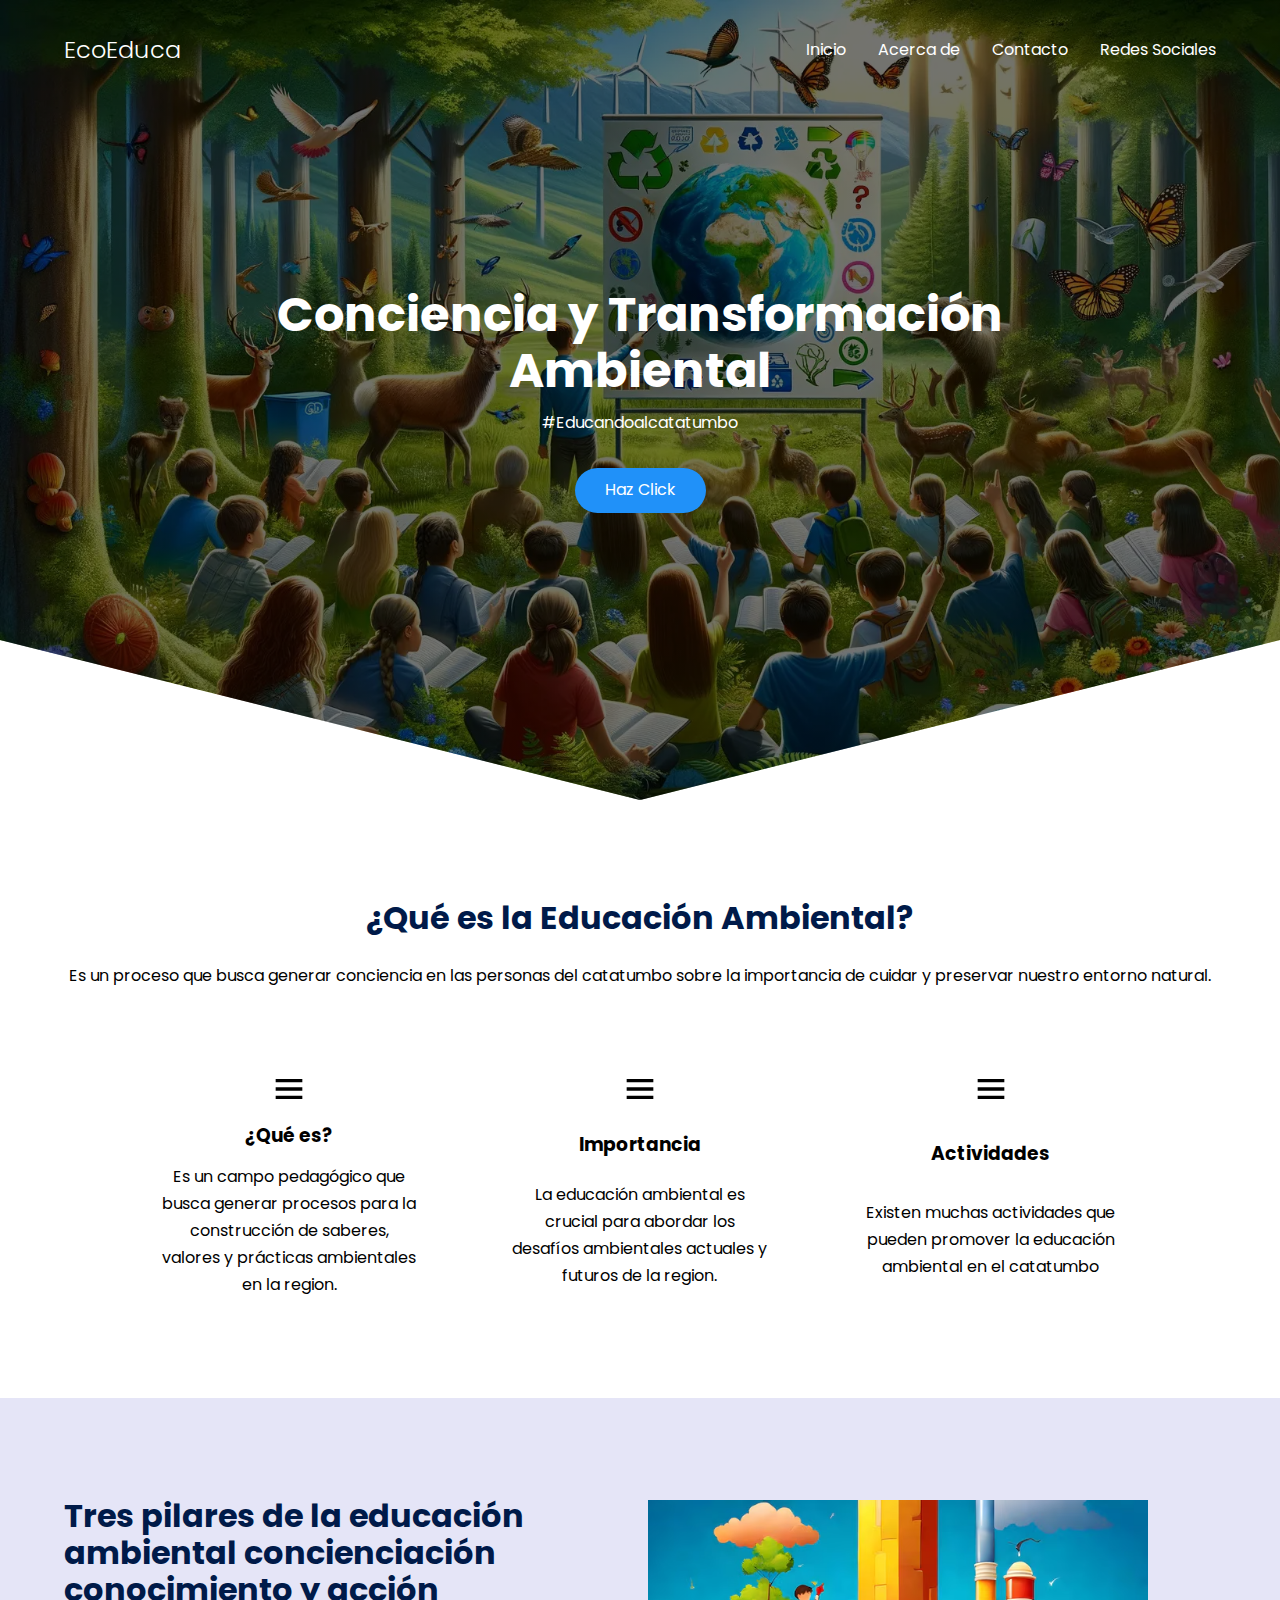
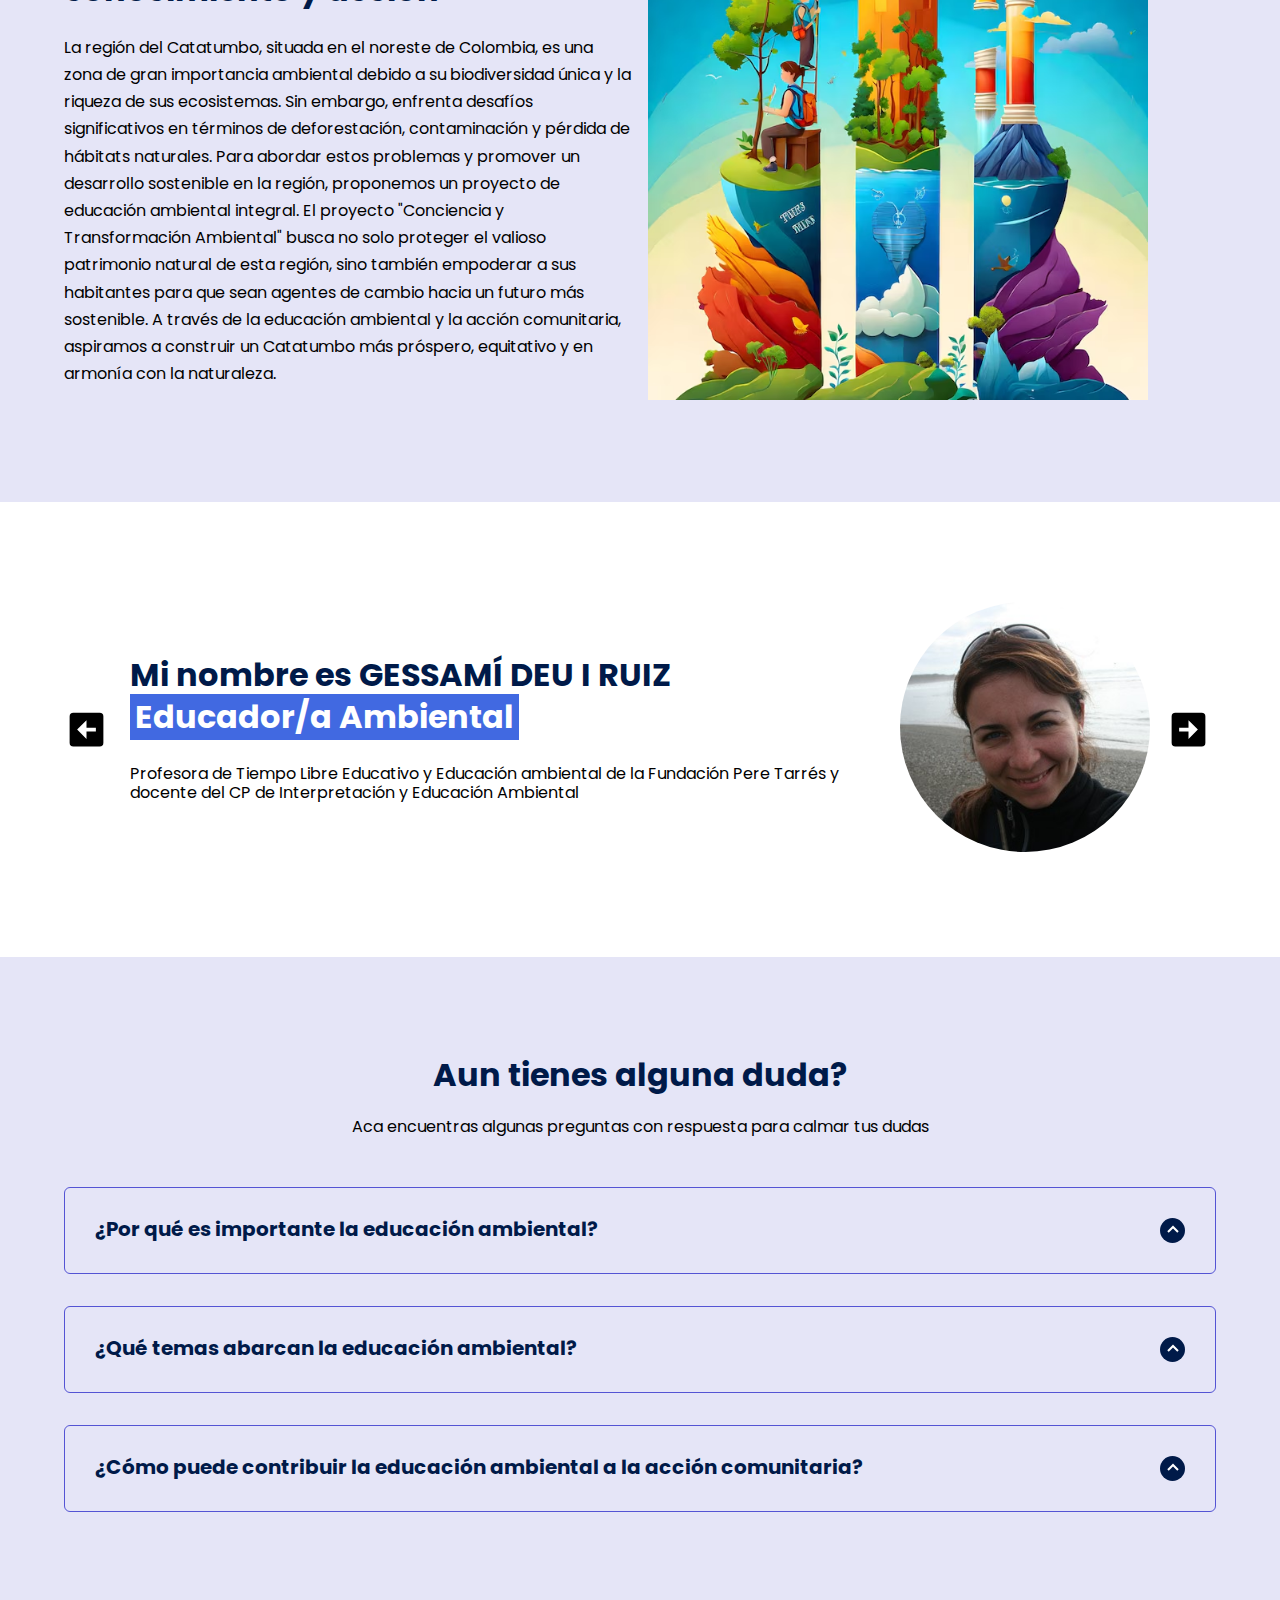
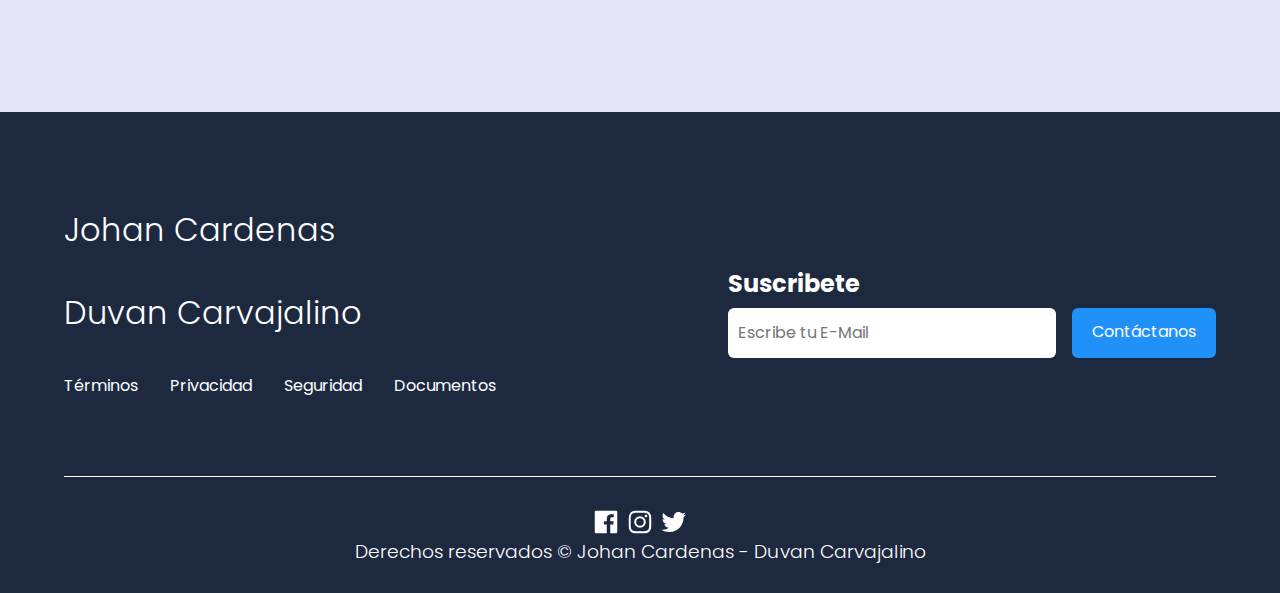
==== index.html @ 5f1f672b "primer" ====
<!DOCTYPE html>
<html lang="en">
<head>
    <meta charset="UTF-8">
    <meta http-equiv="X-UA-Compatible" content="IE=edge">
    <meta name="viewport" content="width=device-width, initial-scale=1.0">
    <title>Educacion ambiental</title>
    <link rel="shortcut icon" href="images/guarde-ilustracion-concepto-planeta-hombre-mujer_23-2148509643.avif" type="image/x-icon">
    <link rel="stylesheet" href="css/normalize.css">
    <link rel="stylesheet" href="css/style.css">
</head>
<body>
    <!-- front page -->
    <header class="person">
        <nav class="nav container">
            <div class="nav_logo">
                <h2 class="nav_title">EcoEduca</h2>
            </div>
            <ul class="nav_link nav_link_menu">
                <li class="nav_items">
                    <a href="#" class="nav_links">Inicio</a>
                </li>
                <li class="nav_items">
                    <a href="#" class="nav_links">Acerca de</a>
                </li>
                <li class="nav_items">
                    <a href="#" class="nav_links">Contacto</a>
                </li>
                <li class="nav_items">
                    <a href="#" class="nav_links">Redes Sociales</a>
                </li>
                <img src="icons/exit.svg" alt="Icon Exit" class="nav_close">
            </ul>
            <div class="nav_menu">
                <img src="icons/menu.svg" alt="Icon Menu" class="nav_img">
            </div>
        </nav>
        <section class="person_container container">
            <h1 class="person_title">Conciencia y Transformación Ambiental</h1>
            <p class="person_paragraph">#Educandoalcatatumbo</p>
            <a href="#" class="btn">Haz Click</a>
        </section>
    </header>

    <!-- options -->
    <main>
        <section class="container about">
            <h2 class="subtitle">¿Qué es la Educación Ambiental?</h2>
            <p class="about_paragraph">Es un proceso que busca generar conciencia en las personas del catatumbo sobre la importancia de cuidar y preservar nuestro entorno natural.</p>

            <div class="about_main">
                <article class="about_icons">
                    <img src="icons/menu.svg" alt="Icon" class="about_icon">
                    <h3 class="about_title">¿Qué es?</h3>
                    <p class="about_paragraph">Es un campo pedagógico que busca generar procesos para la construcción de saberes, valores y prácticas ambientales en la region.</p>
                </article>
                <article class="about_icons">
                    <img src="icons/menu.svg" alt="Icon" class="about_icon">
                    <h3 class="about_title">Importancia</h3>
                    <p class="about_paragraph">La educación ambiental es crucial para abordar los desafíos ambientales actuales y futuros de la region.</p>
                </article>
                <article class="about_icons">
                    <img src="icons/menu.svg" alt="Icon" class="about_icon">
                    <h3 class="about_title">Actividades</h3>
                    <p class="about_paragraph">Existen muchas actividades que pueden promover la educación ambiental en el catatumbo</p>
                </article>
            </div>
        </section>
        
        <section class="options">
            <div class="options_container container">
                <div class="options_texts">
                    <h2 class="subtitle">Tres pilares de la educación ambiental concienciación conocimiento y acción</h2>
                    <p class="options_paragraph">La región del Catatumbo, situada en el noreste de Colombia, es una zona de gran importancia ambiental debido a su biodiversidad única y la riqueza de sus ecosistemas. Sin embargo, enfrenta desafíos significativos en términos de deforestación, contaminación y pérdida de hábitats naturales. Para abordar estos problemas y promover un desarrollo sostenible en la región, proponemos un proyecto de educación ambiental integral. El proyecto "Conciencia y Transformación Ambiental" busca no solo proteger el valioso patrimonio natural de esta región, sino también empoderar a sus habitantes para que sean agentes de cambio hacia un futuro más sostenible. A través de la educación ambiental y la acción comunitaria, aspiramos a construir un Catatumbo más próspero, equitativo y en armonía con la naturaleza.</p>
                </div>
                <figure class="options_picture">
                    <img src="images/tres-pilares-educacion-ambiental-concienciacion-conocimiento-accion-ia-generar-imagen_995887-12054.avif" alt="Imagen Options" class="options_img">
                </figure>
            </div>
        </section>

    <!-- slider -->
    <section class="testimony">
        <div class="testimony_container container">
            <img src="icons/leftarrow.svg" alt="" class="testimony_arrow" id="before">

            <section class= "testimony_body testimony_body--show" data-id="1">
                <div class="testimony_texts">
                    <h2 class="subtitle">Mi nombre es GESSAMÍ DEU I RUIZ
                        <span class="testimony_course">Educador/a Ambiental</span>
                </h2>
                    <p class="testimony_review">Profesora de Tiempo Libre Educativo y Educación ambiental de la Fundación Pere Tarrés y docente del CP de Interpretación y Educación Ambiental</p>
                </div>
                <figure class="testimony_picture">
                    <img src="images/gessami-deu.jpg" alt="Foto usuario" class="testimony_img">
                </figure>
            </section>

            <section class= "testimony_body" data-id="2">
                <div class="testimony_texts">
                    <h2 class="subtitle">Mi nombre es Andrea Carvajal
                        <span class="testimony_course">estudiante de la ufpso</span>
                </h2>
                    <p class="testimony_review">Johan Cárdenas sobresale como coach, demostrando una maestría única en potenciar el rendimiento y la confianza. Su compromiso y perspicacia lo convierten en un líder destacado en el mundo del coaching.</p>
                </div>
                <figure class="testimony_picture">
                    <img src="images/face2.jpg" alt="Foto usuario" class="testimony_img">
                </figure>
            </section>

            <section class= "testimony_body" data-id="3">
                <div class="testimony_texts">
                    <h2 class="subtitle">Mi nombre es Andrey Hernandez
                        <span class="testimony_course">estudiante de la ufpso</span>
                </h2>
                    <p class="testimony_review">Johan Cárdenas, coach excepcional, destaca por su enfoque estratégico y motivacional. Su capacidad para desbloquear el potencial de los demás y fomentar el crecimiento personal lo distingue como líder inspirador.</p>
                </div>
                <figure class="testimony_picture">
                    <img src="images/face3.jpg" alt="Foto usuario" class="testimony_img">
                </figure>
            </section>

            <section class= "testimony_body" data-id="4">
                <div class="testimony_texts">
                    <h2 class="subtitle">Mi nombre es Wilder Duarte
                        <span class="testimony_course">docente de la ufpso</span>
                </h2>
                    <p class="testimony_review">Johan Cárdenas, coach de renombre, se distingue por su habilidad para catalizar el éxito. Su enfoque perspicaz y orientado al crecimiento impulsa el rendimiento y el bienestar de manera excepcional.</p>
                </div>
                <figure class="testimony_picture">
                    <img src="images/face4.jpg" alt="Foto usuario" class="testimony_img">
                </figure>
            </section>
            <img src="icons/rightarrow.svg" alt="" class="testimony_arrow" id="next">
        </div>
    </section>

    <!-- questions -->
    <section class="questions">
        <div class="container">
            <h2 class="subtitle">Aun tienes alguna duda?</h2>
            <p class="questions_paragraph">Aca encuentras algunas preguntas con respuesta para calmar tus dudas</p>

            <section class="questions_container">
                <article class="questions_padding">
                    <div class="questions_answer">
                        <h3 class="questions_title">¿Por qué es importante la educación ambiental?
                        <span class="questions_arrow">
                            <img src="icons/arrow.svg" alt="" class="questions_img">
                        </span>
                        </h3>
                            <p class="questions_show">
                                La educación ambiental es crucial porque aumenta la conciencia sobre los problemas ambientales, como la deforestación, la contaminación y el cambio climático. Ayuda a las personas a comprender la importancia de conservar los recursos naturales y adoptar comportamientos más sostenibles para proteger el medio ambiente y las generaciones futuras.
                            </p>
                        
                    </div>
                </article>

                <article class="questions_padding">
                    <div class="questions_answer">
                        <h3 class="questions_title">¿Qué temas abarcan la educación ambiental?
                        <span class="questions_arrow">
                            <img src="icons/arrow.svg" alt="" class="questions_img">
                        </span>
                        </h3>
                            <p class="questions_show">
                                La educación ambiental abarca una amplia gama de temas, que van desde la conservación de la biodiversidad hasta la gestión de residuos y la energía renovable. Incluye también cuestiones relacionadas con el agua, el aire, el suelo, la agricultura sostenible, la justicia ambiental y la ética ambiental, entre otras.
                            </p>
                        
                    </div>
                </article>

                <article class="questions_padding">
                    <div class="questions_answer">
                        <h3 class="questions_title">¿Cómo puede contribuir la educación ambiental a la acción comunitaria?
                        <span class="questions_arrow">
                            <img src="icons/arrow.svg" alt="" class="questions_img">
                        </span>
                        </h3>
                            <p class="questions_show">
                                La educación ambiental puede empoderar a las comunidades al proporcionarles conocimientos y habilidades para abordar los desafíos ambientales locales. Al educar a los ciudadanos sobre las causas y consecuencias de los problemas ambientales, pueden tomar medidas colectivas para conservar los recursos naturales, promover la sustentabilidad y participar en proyectos de mejora del medio ambiente en sus áreas locales.
                            </p>
                        
                    </div>
                </article>
            </section>

            
        </div>
    </section>
    </main>

    <footer class="footer">
        <section class="footer_container container">
            <nav class="nav nav--footer">
                <h2 class="footer_title">Johan Cardenas</h2>
                <h2 class="footer_title">Duvan Carvajalino</h2>
                
                <ul class="nav_link nav_link--footer">
                    <li class="nav_items">
                        <a href="#" class="nav_links">Términos</a>
                    </li>
                    <li class="nav_items">
                        <a href="#" class="nav_links">Privacidad
                        </a>
                    </li>
                    <li class="nav_items">
                        <a href="#" class="nav_links">Seguridad
                        </a>
                    </li>
                    <li class="nav_items">
                        <a href="#" class="nav_links">Documentos</a>
                    </li>
                </ul>
            </nav>
            <form class="footer_form">
                <h2 class="footer_info">Suscribete</h2>
                <div class="footer_inputs">
                    <input type="email" class="footer_input" placeholder="Escribe tu E-Mail">
                    <input type="submit" value="Contáctanos" class="footer_submit">
                </div>
            </form>
        </section>
        <section class="footer_copy container">
            <div class="footer_social">
                <a href="https://facebook.com" target="_blank" class="footer_icon"><img src="icons/facebook.svg" alt="Icon Facebook" class="footer_img"></a>
                <a href="https://www.instagram.com/" target="_blank" class="footer_icon"><img src="icons/instagram.svg" alt="Icon Instagram" class="footer_img"></a>
                <a href="https://twitter.com/?lang=es" target="_blank" class="footer_icon"><img src="icons/twitter.svg" alt="Icon Twitter" class="footer_img"></a>
            </div>
            <h3 class="footer_copyright">Derechos reservados &copy; Johan Cardenas - Duvan Carvajalino <h3>
        </section>
    </footer>

    <script src="js/slider.js"></script>
    <script src="js/questions.js"></script>
</body>
</html>
---- css/style.css ----
@import url('https://fonts.googleapis.com/css2?family=Poppins:wght@300;400;600;700&display=swap');

body{
    font-family: 'Poppins', sans-serif;
}

:root{
    --padding-container: 100px 0;
    --color-title: #001a49;
}

/* front page */

.container{
    width: 90%;
    max-width: 1200px;
    margin: 0 auto;
    overflow: hidden;
    padding: var(--padding-container);
}

.person{
    width: 100%;
    height: 100vh;
    min-height: 600px;
    max-height: 800px;
    position: relative;
    display: grid;
    grid-template-rows: 100px 1fr;
    color: #fff;
}

.person::before{
    content: "";
    position: absolute;
    top: 0;
    left: 0;
    width: 100%;
    height: 100%;
    background-image: linear-gradient(180deg, #0000008c 0%, #0000008c 100%), url('../images/Educacion-ambiental.webp');
    background-size: cover;
    clip-path: polygon(100% 0, 100% 80%, 50% 100%, 0 80%, 0 0);
    z-index: -1;
}

/* nav */
.nav{
    --padding-container: 0;
    height: 100%;
    display: flex;
    align-items: center;
}

.nav_title{
    font-weight: 300;
}

.nav_link{
    margin-left: auto;
    padding: 0;
    display: grid;
    grid-auto-flow: column;
    grid-auto-columns: max-content;
    gap: 2em;
}

.nav_items{
    list-style: none;
}

.nav_links{
    color: #fff;
    text-decoration: none;
}

.nav_menu{
    margin-left: auto;
    cursor: pointer;
    display: none;
}

.nav_img{
    display: block;
    width: 30px;
}

.nav_close{
    display: var(--show, none);
}

/* person container */

.person_container{
    max-width: 800px;
    --padding-container: 0;
    display: grid;
    grid-auto-rows: max-content;
    align-content: center;
    gap: 1em;
    padding-bottom: 100px;
    text-align: center;
}

.person_title{
    font-size: 3rem;
}

.person_paragraph{
    margin-bottom: 20px;
}

.btn{
    display: inline-block;
    background-color: #2091f9;
    justify-self: center;
    color: #fff;
    text-decoration: none;
    padding: 13px 30px;
    border-radius: 32px;
}

/* about */

.about{
    text-align: center;
}

.subtitle{
    color: var(--color-title);
    font-size: 2rem;
    margin-bottom: 25px;
}

.about_paragraph{
    line-height: 1.7;
}

.about_main{
    padding-top: 80px;
    display: grid;
    width: 90%;
    margin: 0 auto;
    gap: 1em;
    overflow: hidden;
    grid-template-columns: repeat(auto-fit, minmax(260px, auto));
}

.about_icons{
    display: grid;
    gap: 1em;
    justify-items: center;
    width: 260px;
    overflow: hidden;
    margin: 0 auto;
}

.about_icon{
    width: 40px;
}

/* options */

.options{
    background-color: #e5e5f7;
    background-image: linear-gradient(#444cf7 0.5px, transparente 0.5px), radial-gradient(#444cf7 0.5px, #e5e5f7 0.5px);
    background-size: cover;
    background-position: 0 0, 10px 10px;
    overflow: hidden;
}

.options_container{
    display: grid;
    grid-template-columns: 1fr 1fr;
    gap: 1em;
    align-items: center;
}

.options_picture{
    max-width: 500px;
}

.options_paragraph{
    line-height: 1.7;
    margin-bottom: 15px;
}

.options_img{
    width: 100%;
    display: block;
}

/* slider */

.testimony{
    background-color: #fff;

}
.testimony_container{
    display: grid;
    grid-template-columns: 50px 1fr 50px;
    gap: 1em;
    align-items: center;
}

.testimony_body{
    display: grid;
    grid-template-columns: 1fr max-content;
    justify-content: space-between;
    align-items: center;
    gap: 2em;
    grid-column: 2/3;
    grid-row: 1/2;
    opacity: 0;
    pointer-events: none;
}
.testimony_body--show{
    pointer-events: unset;
    opacity: 1;
    transition: opacity 1.5s ease-in-out;
}

.testimony_img{
    width: 250px;
    height: 250px;
    border-radius: 50%;
    object-fit: cover;
    object-position: 50% 30%;
}

.testimony_text{
    max-width: 700px;
}

.testimony_course{
    background-color: royalblue;
    color: #fff;
    display: inline-block;
    padding: 5px;
}

.testimony_arrow{
    width: 90%;
    cursor: pointer;
}

/* questions */

.questions{
    text-align: center;
    background-color: #e5e5f7;
}

.questions_container{
    display: grid;
    gap: 2em;
    padding-top: 50px;
    padding-bottom: 100px;
}

.questions_padding{
    padding: 0;
    transition: padding .3s;
    border: 1px solid #5454d4;
    border-radius: 6px;
}

.questions_padding-add{
    padding-bottom: 30px;
}

.questions_answer{
    padding: 0 30px 0;
    overflow: hidden;
}

.questions_title{
    text-align: left;
    display: flex;
    font-size: 20px;
    padding: 30px 0 30px;
    cursor: pointer;
    color: var(--color-title);
    justify-content: space-between;
}

.questions_arrow{
    border-radius: 50%;
    background-color: var(--color-title);
    width: 25px;
    height: 25px;
    display: flex;
    justify-content: center;
    align-items: center;
    align-self: flex-end;
    margin-left: 10px;
    transition: transform .3s;
}

.questions_arrow--rotate{
    transform: rotate(180deg);
}

.questions_show{
    text-align: left;
    height: 0;
    transition: height .3s;
    
}

.questions_img{
    display: block;
}

.questions_copy{
    width: 60%;
    margin: 0 auto;
    margin-bottom: 30px;
}

/* footer */

.footer {
    background-color: #1d293f;
}

.footer_title{
    font-weight: 300;
    font-size: 2rem;
    margin-bottom: 30px;
}

.footer_title, .footer_info{
    color: #fff;
}

.footer_container{
    display: flex;
    justify-content: space-between;
    align-items: center;
    border-bottom: 1px solid #fff;
    padding-bottom: 60px;
}

.nav--footer{
    padding-bottom: 20px;
    display: grid;
    gap: 1em;
    grid-auto-flow: row;
    height: 100%;
}

.nav_link--footer{
    display: flex;
    margin: 0;
    margin-right: 20px;
    flex-wrap: wrap;    
}

.footer_inputs{
    margin-top: 10px;
    display: flex;
    overflow: hidden;
}

.footer_input{
    background-color: #fff;
    height: 50px;
    display: block;
    padding-left: 10px;
    border-radius: 6px;
    font-size: 1rem;
    outline: none;
    border: none;
    margin-right: 16px;
}

.footer_submit{
    margin-left: auto;
    display: inline-block;
    height: 50px;
    padding: 0 20px;
    background-color: #2091f9;
    border: none;
    font-size: 1rem;
    color: #fff;
    border-radius: 6px;
    cursor: pointer;
}

.footer_copy{
    --padding-container: 30px 0;
    text-align: center;
    color: #fff;
}

.footer_copyright{
    font-weight: 300;
}

.footer_icons{
    margin-bottom: 10px;
}

.footer_img{
    width: 30px;
}
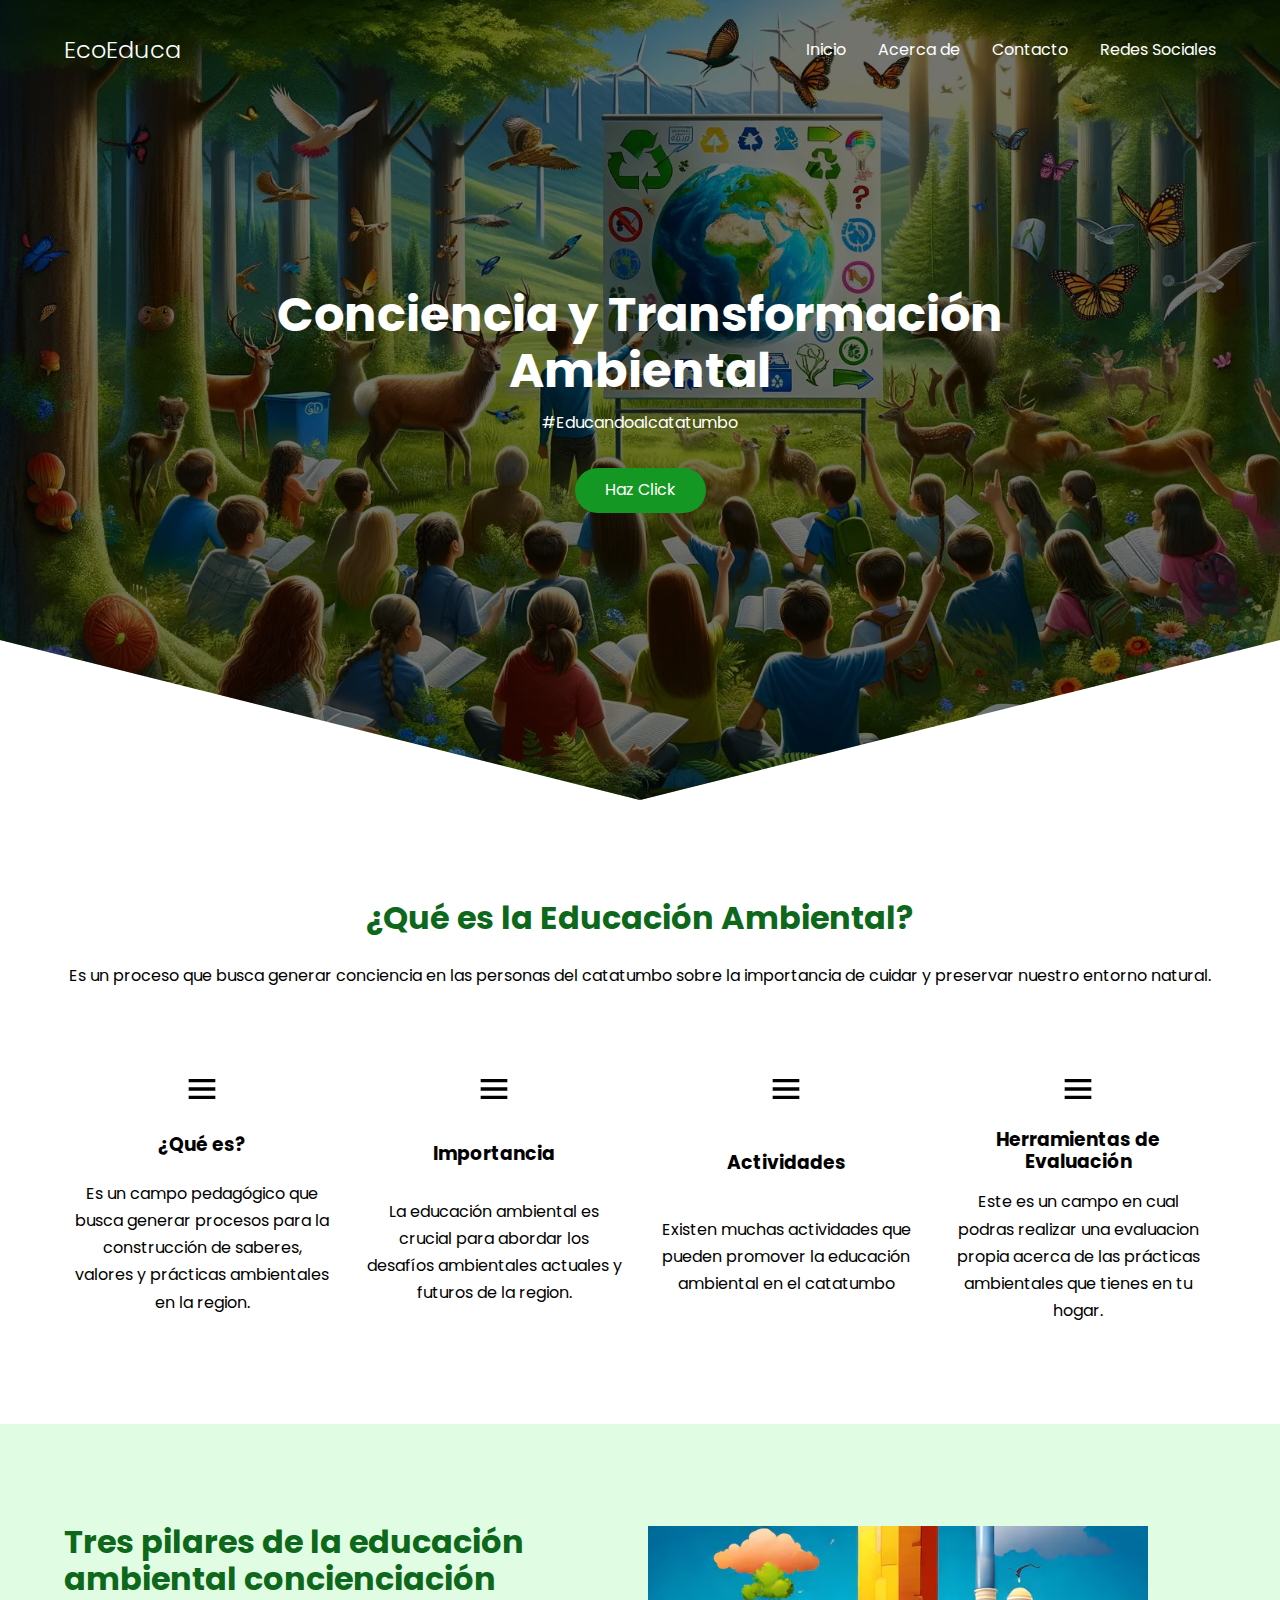
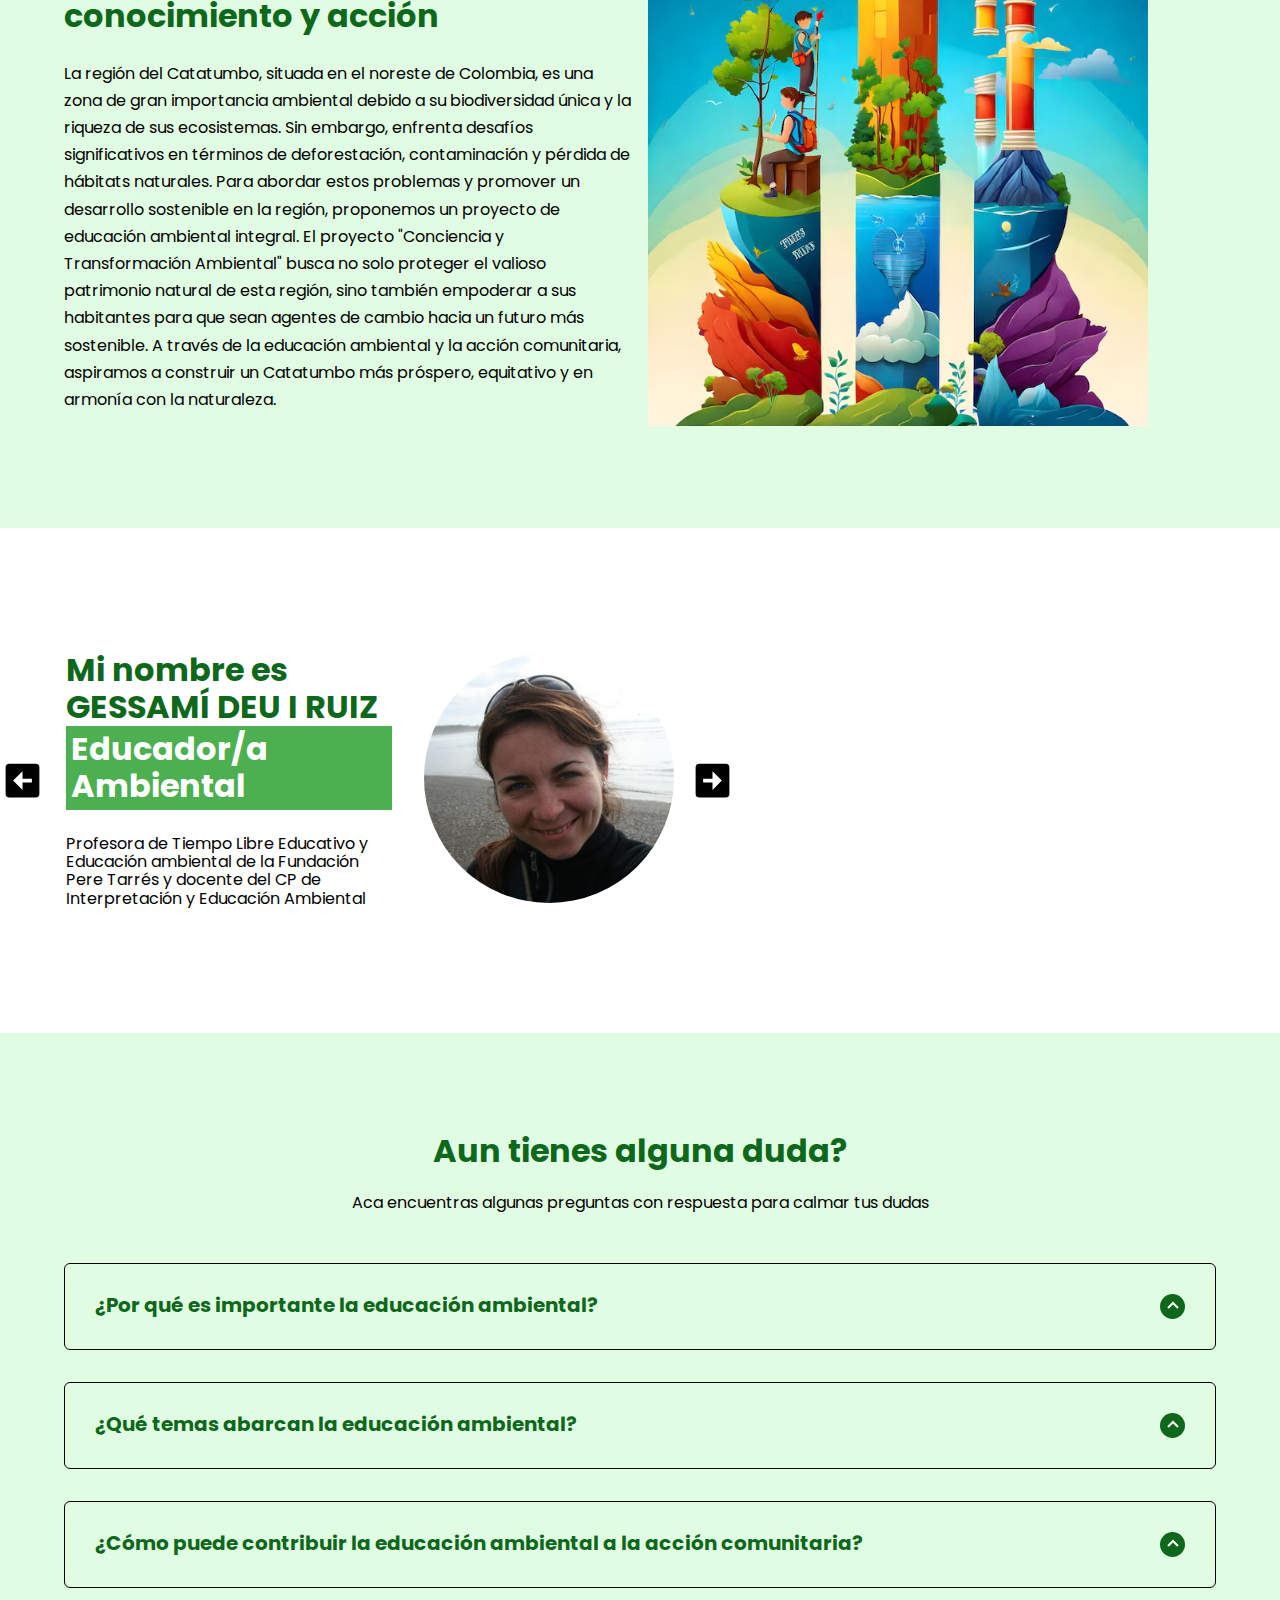
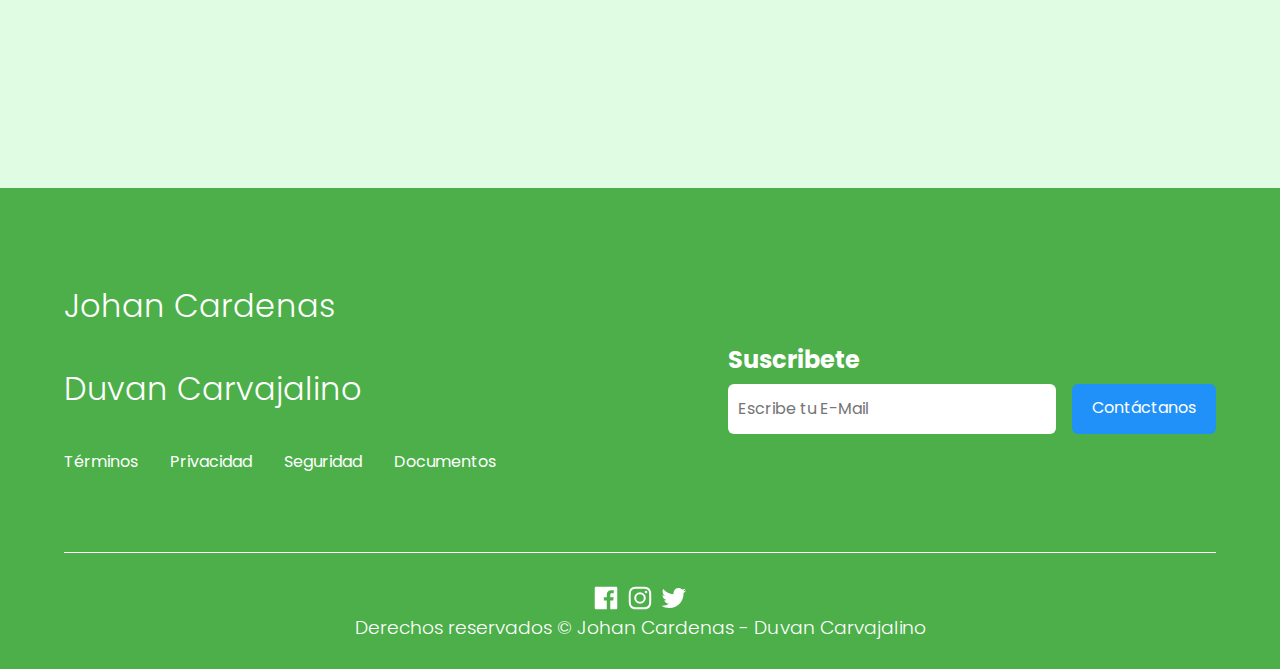
==== commit 5045bf75: "nuevo" ====
--- a/index.html
+++ b/index.html
@@ -38,7 +38,8 @@
         <section class="person_container container">
             <h1 class="person_title">Conciencia y Transformación Ambiental</h1>
             <p class="person_paragraph">#Educandoalcatatumbo</p>
-            <a href="#" class="btn">Haz Click</a>
+            <a href="html/subpagina.html" class="btn">Haz Click</a>
+         
         </section>
     </header>
 
@@ -63,6 +64,11 @@
                     <img src="icons/menu.svg" alt="Icon" class="about_icon">
                     <h3 class="about_title">Actividades</h3>
                     <p class="about_paragraph">Existen muchas actividades que pueden promover la educación ambiental en el catatumbo</p>
+                </article>
+                <article class="about_icons">
+                    <a href="html/subpagina2.html" class=""><img src="icons/menu.svg" alt="Icon" class="about_icon"></a>
+                    <h3 class="about_title">Herramientas de Evaluación</h3>
+                    <p class="about_paragraph">Este es un campo en cual podras realizar una evaluacion propia acerca de las prácticas ambientales que tienes en tu hogar.</p>
                 </article>
             </div>
         </section>
@@ -133,7 +139,13 @@
             </section>
             <img src="icons/rightarrow.svg" alt="" class="testimony_arrow" id="next">
         </div>
+        
+
+        <section>
+            <video class="video" src="video/La importancia de la Educación Ambiental.mp4" autoplay muted></video>
+        </section>
     </section>
+    
 
     <!-- questions -->
     <section class="questions">
--- a/css/style.css
+++ b/css/style.css
@@ -6,7 +6,7 @@
 
 :root{
     --padding-container: 100px 0;
-    --color-title: #001a49;
+    --color-title: #0e681b;
 }
 
 /* front page */
@@ -111,7 +111,7 @@
 
 .btn{
     display: inline-block;
-    background-color: #2091f9;
+    background-color: #149823;
     justify-self: center;
     color: #fff;
     text-decoration: none;
@@ -138,7 +138,7 @@
 .about_main{
     padding-top: 80px;
     display: grid;
-    width: 90%;
+    width: 100%;
     margin: 0 auto;
     gap: 1em;
     overflow: hidden;
@@ -161,7 +161,7 @@
 /* options */
 
 .options{
-    background-color: #e5e5f7;
+    background-color: #c6faca8c;
     background-image: linear-gradient(#444cf7 0.5px, transparente 0.5px), radial-gradient(#444cf7 0.5px, #e5e5f7 0.5px);
     background-size: cover;
     background-position: 0 0, 10px 10px;
@@ -193,7 +193,7 @@
 
 .testimony{
     background-color: #fff;
-
+    display: flex;
 }
 .testimony_container{
     display: grid;
@@ -232,7 +232,7 @@
 }
 
 .testimony_course{
-    background-color: royalblue;
+    background-color: #4CAF50;
     color: #fff;
     display: inline-block;
     padding: 5px;
@@ -242,12 +242,18 @@
     width: 90%;
     cursor: pointer;
 }
+.video{
+    width: 500px;
+    height: 500px;
+    margin-right: 40px;
+   
+}
 
 /* questions */
 
 .questions{
     text-align: center;
-    background-color: #e5e5f7;
+    background-color: #c6faca8c;
 }
 
 .questions_container{
@@ -260,7 +266,7 @@
 .questions_padding{
     padding: 0;
     transition: padding .3s;
-    border: 1px solid #5454d4;
+    border: 1px solid #000000;
     border-radius: 6px;
 }
 
@@ -320,7 +326,7 @@
 /* footer */
 
 .footer {
-    background-color: #1d293f;
+    background-color: #4CAF49;
 }
 
 .footer_title{
